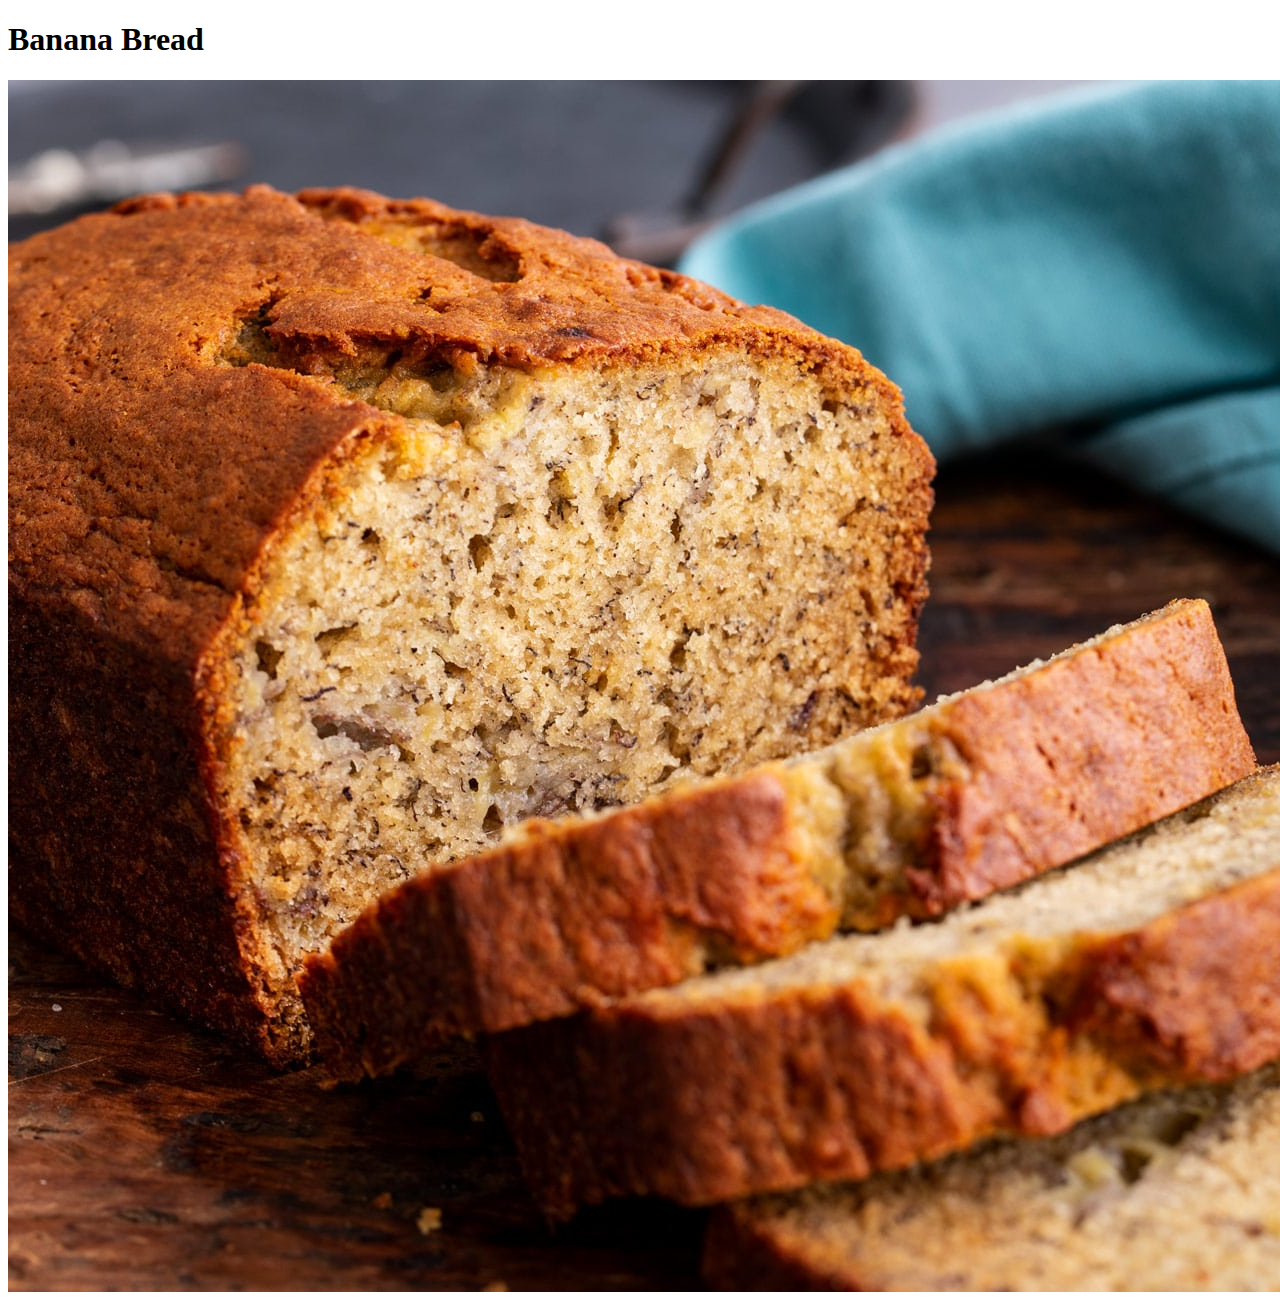
==== bananabread.html @ 76eb442b "git@github.com:scottbustos/odin-recipes.git" ====
<!DOCTYPE html>
<html lang="en">
<head>
    <meta charset="UTF-8">
    <meta http-equiv="X-UA-Compatible" content="IE=edge">
    <meta name="viewport" content="width=device-width, initial-scale=1.0">
    <title>Document</title>
</head>
<body>
    <h1>Banana Bread</h1>
    <img src="images/bananabread.jpg" alt="beautifully prepared banana bread"
    
</body>
</html>
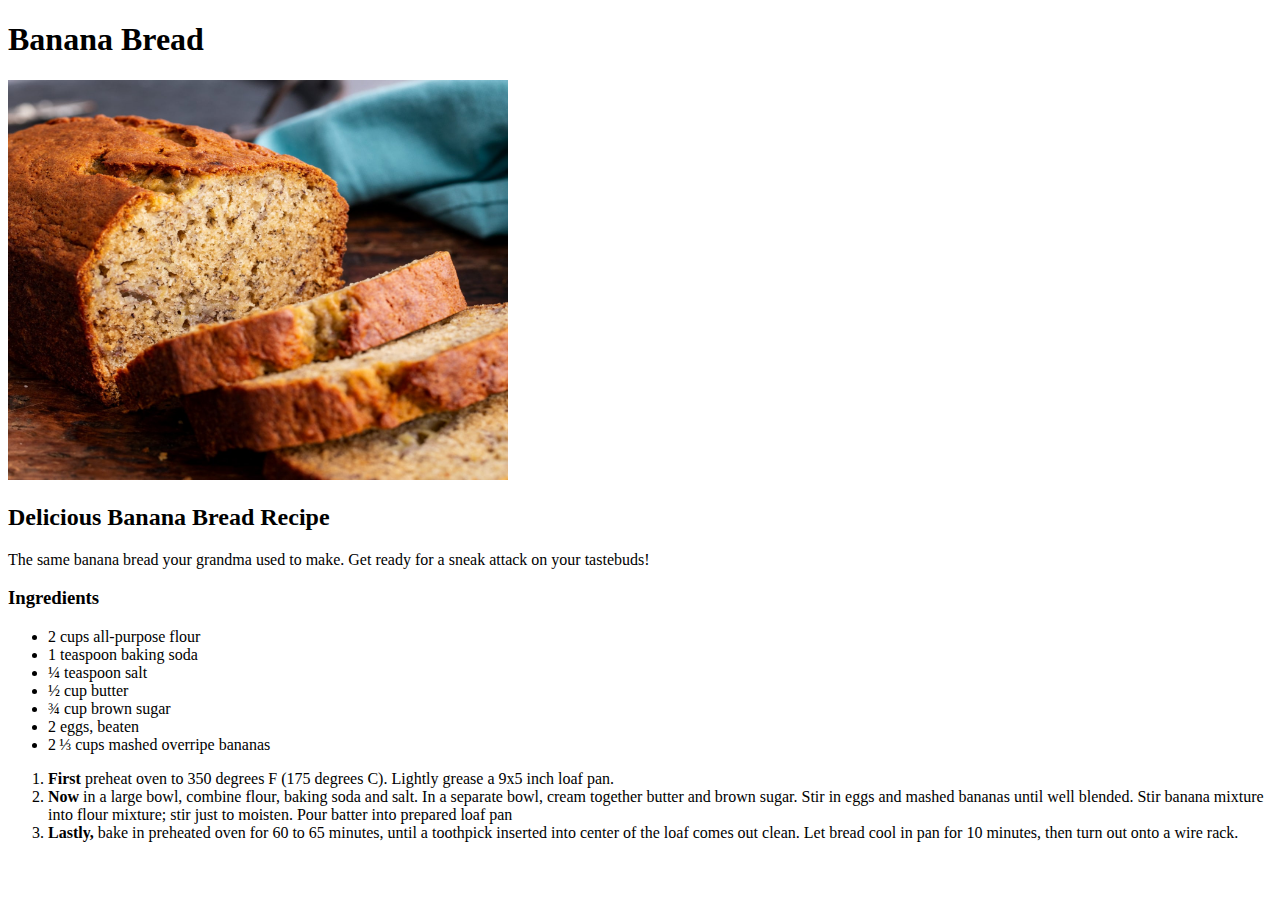
==== commit 0f2e4805: "git@github.com:scottbustos/odin-recipes.git" ====
--- a/bananabread.html
+++ b/bananabread.html
@@ -4,11 +4,31 @@
     <meta charset="UTF-8">
     <meta http-equiv="X-UA-Compatible" content="IE=edge">
     <meta name="viewport" content="width=device-width, initial-scale=1.0">
-    <title>Document</title>
+    <title>Grandma's Banana Bread</title>
 </head>
 <body>
     <h1>Banana Bread</h1>
+
     <img src="images/bananabread.jpg" alt="beautifully prepared banana bread"
-    
+    width="500" height="400">
+
+    <h2><strong>Delicious Banana Bread Recipe</strong></h2>
+    <p>The same banana bread your grandma used to make. Get ready for a sneak attack on your tastebuds! </p>
+    <h3>Ingredients</h3>
+
+    <ul>
+        <li>2 cups all-purpose flour</li>
+        <li>1 teaspoon baking soda</li>
+        <li>¼ teaspoon salt</li>
+        <li>½ cup butter</li>
+        <li>¾ cup brown sugar</li>
+        <li>2 eggs, beaten</li>
+        <li>2 ⅓ cups mashed overripe bananas</li>
+    </ul>
+    <ol>
+        <li><strong>First</strong> preheat oven to 350 degrees F (175 degrees C). Lightly grease a 9x5 inch loaf pan.</li>
+        <li><strong>Now </strong>in a large bowl, combine flour, baking soda and salt. In a separate bowl, cream together butter and brown sugar. Stir in eggs and mashed bananas until well blended. Stir banana mixture into flour mixture; stir just to moisten. Pour batter into prepared loaf pan</li>
+        <li><strong>Lastly, </strong>bake in preheated oven for 60 to 65 minutes, until a toothpick inserted into center of the loaf comes out clean. Let bread cool in pan for 10 minutes, then turn out onto a wire rack.</li>
+    </ol>
 </body>
 </html>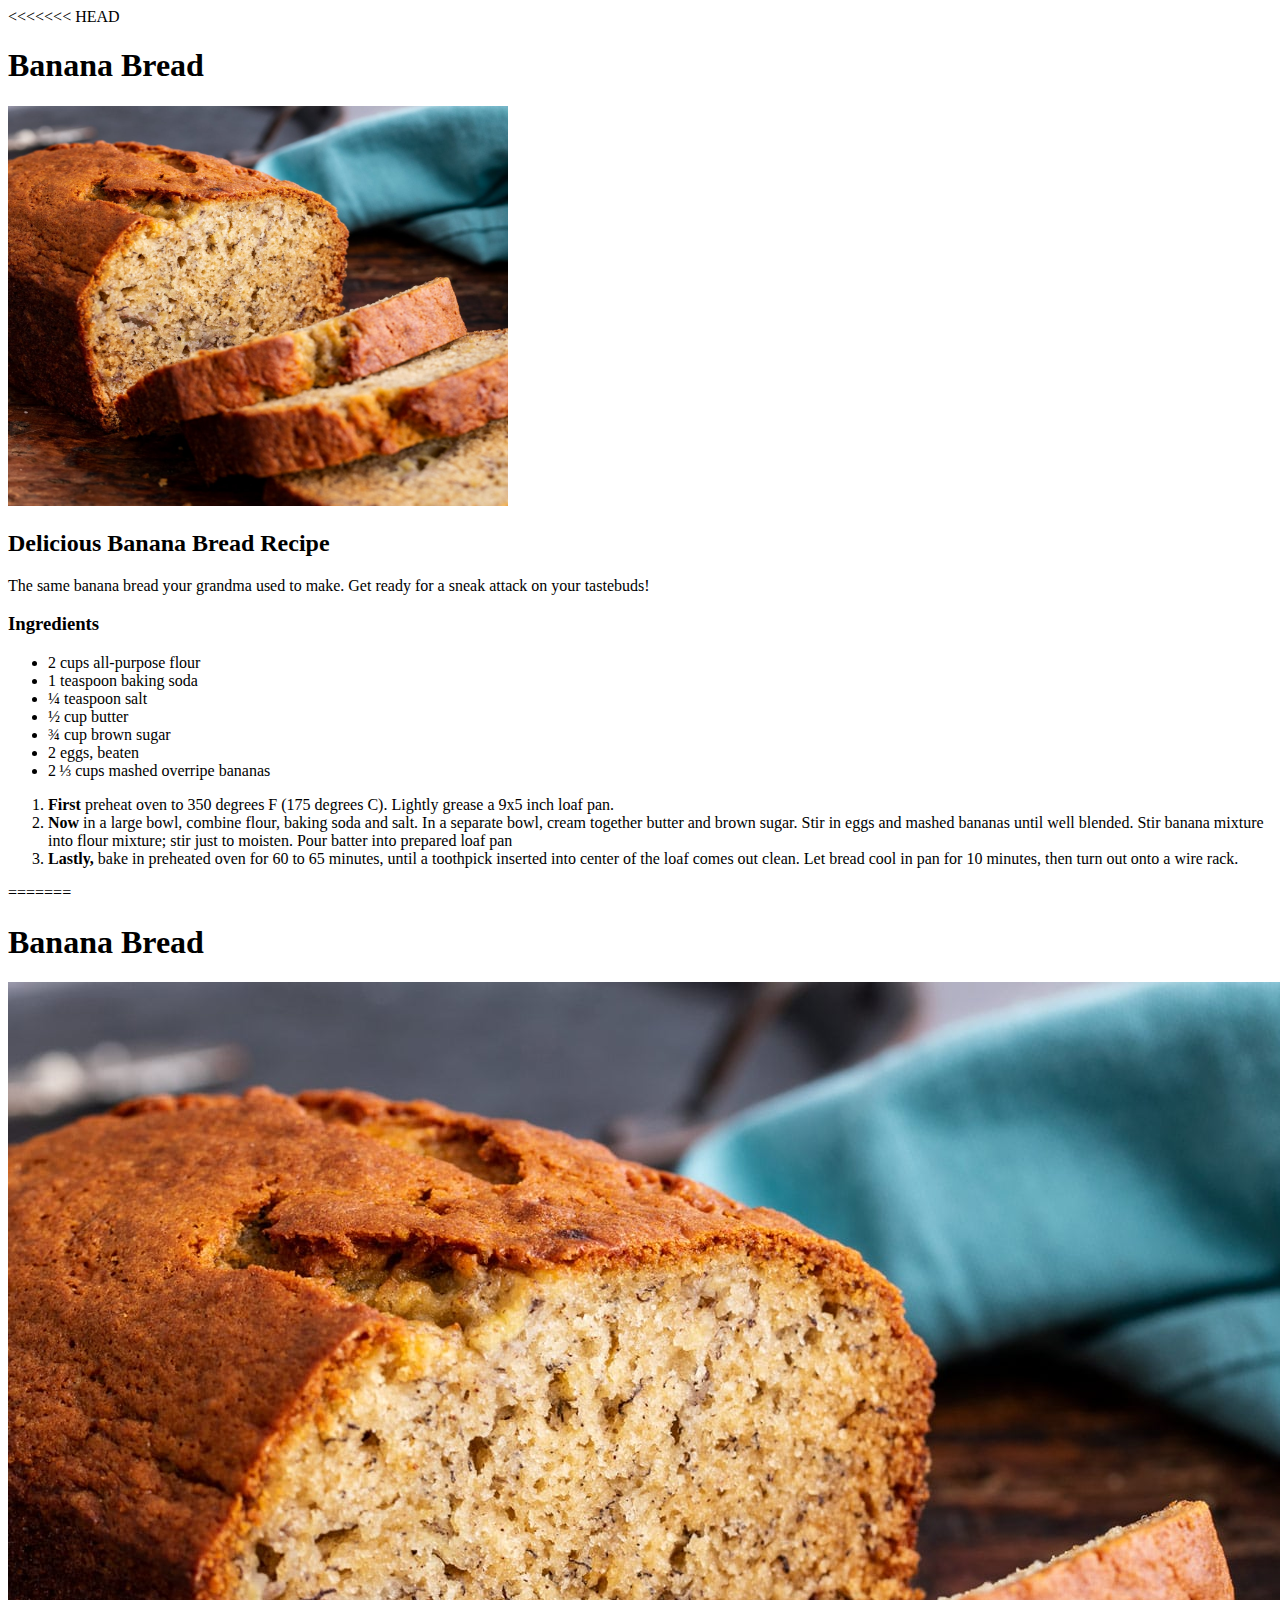
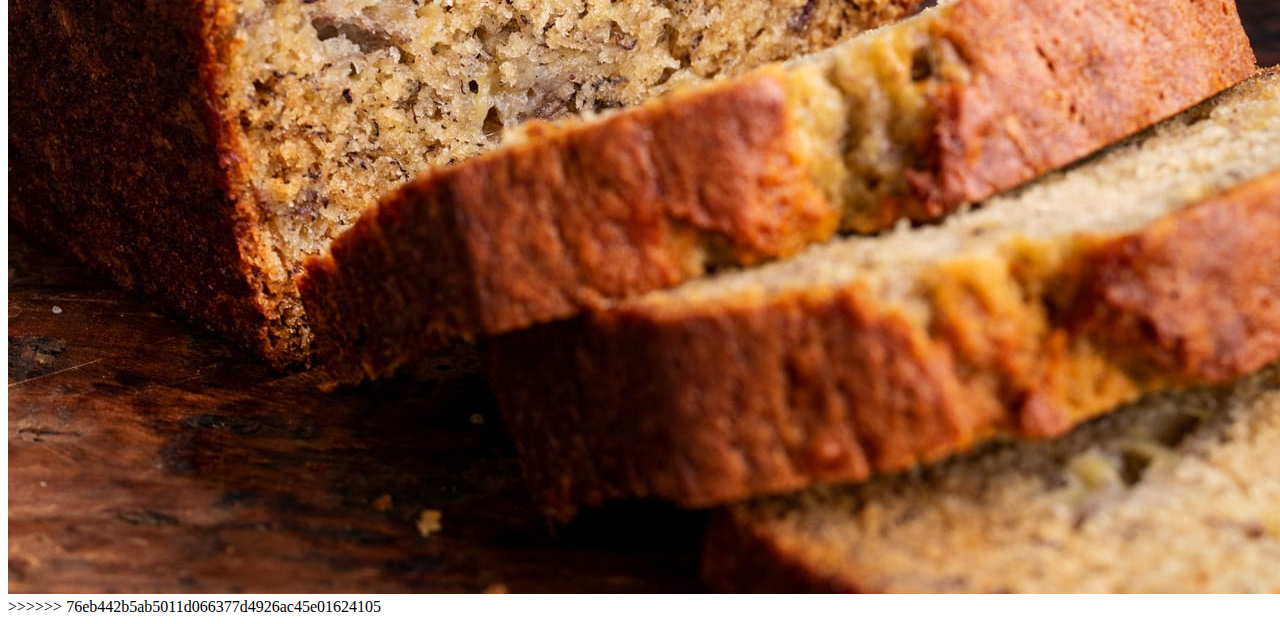
==== commit e39a4c14: "Added links to the index.html file that included photos, ingredients, and a description. Merge branc" ====
--- a/bananabread.html
+++ b/bananabread.html
@@ -4,6 +4,7 @@
     <meta charset="UTF-8">
     <meta http-equiv="X-UA-Compatible" content="IE=edge">
     <meta name="viewport" content="width=device-width, initial-scale=1.0">
+<<<<<<< HEAD
     <title>Grandma's Banana Bread</title>
 </head>
 <body>
@@ -30,5 +31,13 @@
         <li><strong>Now </strong>in a large bowl, combine flour, baking soda and salt. In a separate bowl, cream together butter and brown sugar. Stir in eggs and mashed bananas until well blended. Stir banana mixture into flour mixture; stir just to moisten. Pour batter into prepared loaf pan</li>
         <li><strong>Lastly, </strong>bake in preheated oven for 60 to 65 minutes, until a toothpick inserted into center of the loaf comes out clean. Let bread cool in pan for 10 minutes, then turn out onto a wire rack.</li>
     </ol>
+=======
+    <title>Document</title>
+</head>
+<body>
+    <h1>Banana Bread</h1>
+    <img src="images/bananabread.jpg" alt="beautifully prepared banana bread"
+    
+>>>>>>> 76eb442b5ab5011d066377d4926ac45e01624105
 </body>
 </html>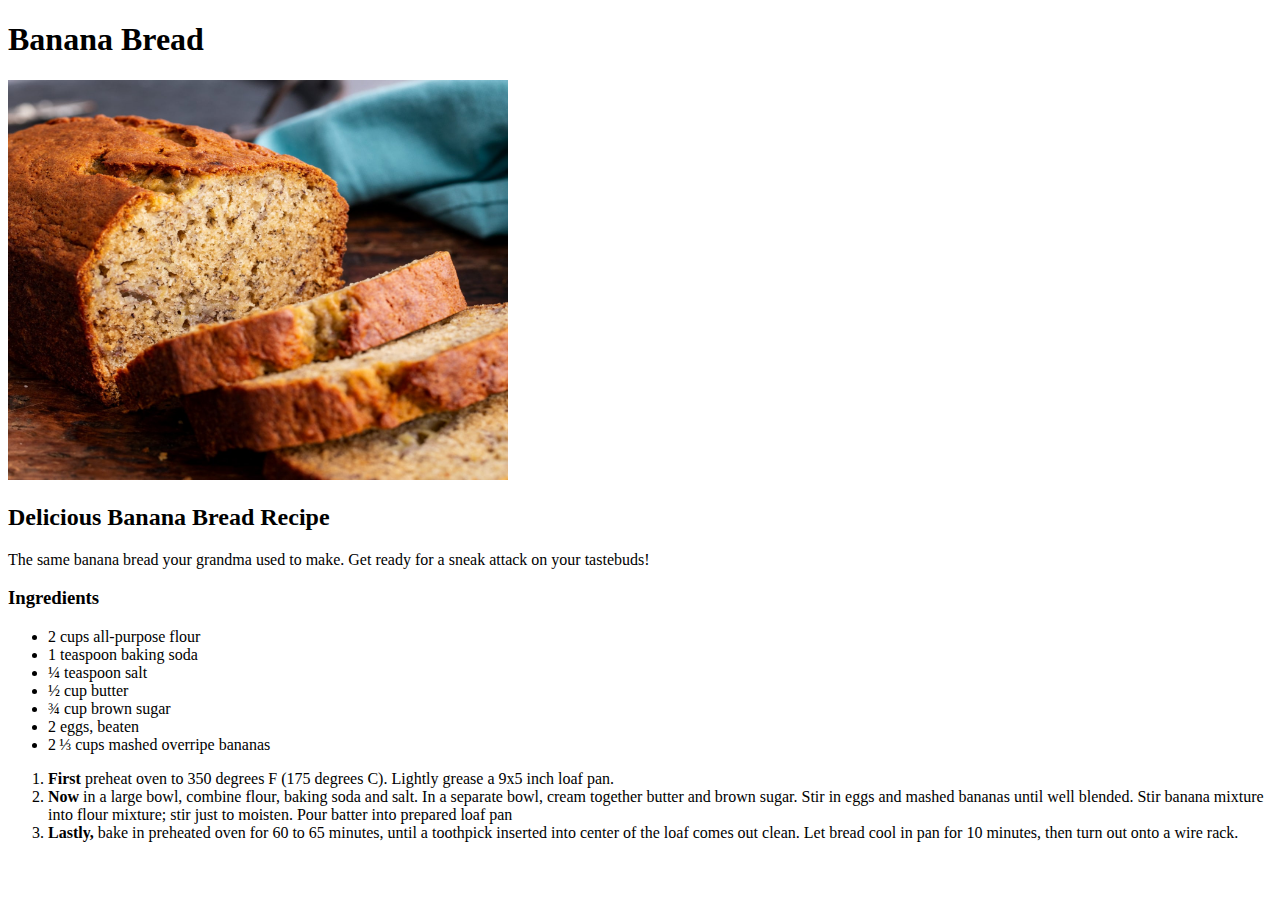
==== commit d7da97be: "I added a recipe for buttermilk biscuits. This included the same list as the bananabread.html." ====
--- a/bananabread.html
+++ b/bananabread.html
@@ -4,7 +4,6 @@
     <meta charset="UTF-8">
     <meta http-equiv="X-UA-Compatible" content="IE=edge">
     <meta name="viewport" content="width=device-width, initial-scale=1.0">
-<<<<<<< HEAD
     <title>Grandma's Banana Bread</title>
 </head>
 <body>
@@ -31,13 +30,5 @@
         <li><strong>Now </strong>in a large bowl, combine flour, baking soda and salt. In a separate bowl, cream together butter and brown sugar. Stir in eggs and mashed bananas until well blended. Stir banana mixture into flour mixture; stir just to moisten. Pour batter into prepared loaf pan</li>
         <li><strong>Lastly, </strong>bake in preheated oven for 60 to 65 minutes, until a toothpick inserted into center of the loaf comes out clean. Let bread cool in pan for 10 minutes, then turn out onto a wire rack.</li>
     </ol>
-=======
-    <title>Document</title>
-</head>
-<body>
-    <h1>Banana Bread</h1>
-    <img src="images/bananabread.jpg" alt="beautifully prepared banana bread"
-    
->>>>>>> 76eb442b5ab5011d066377d4926ac45e01624105
 </body>
 </html>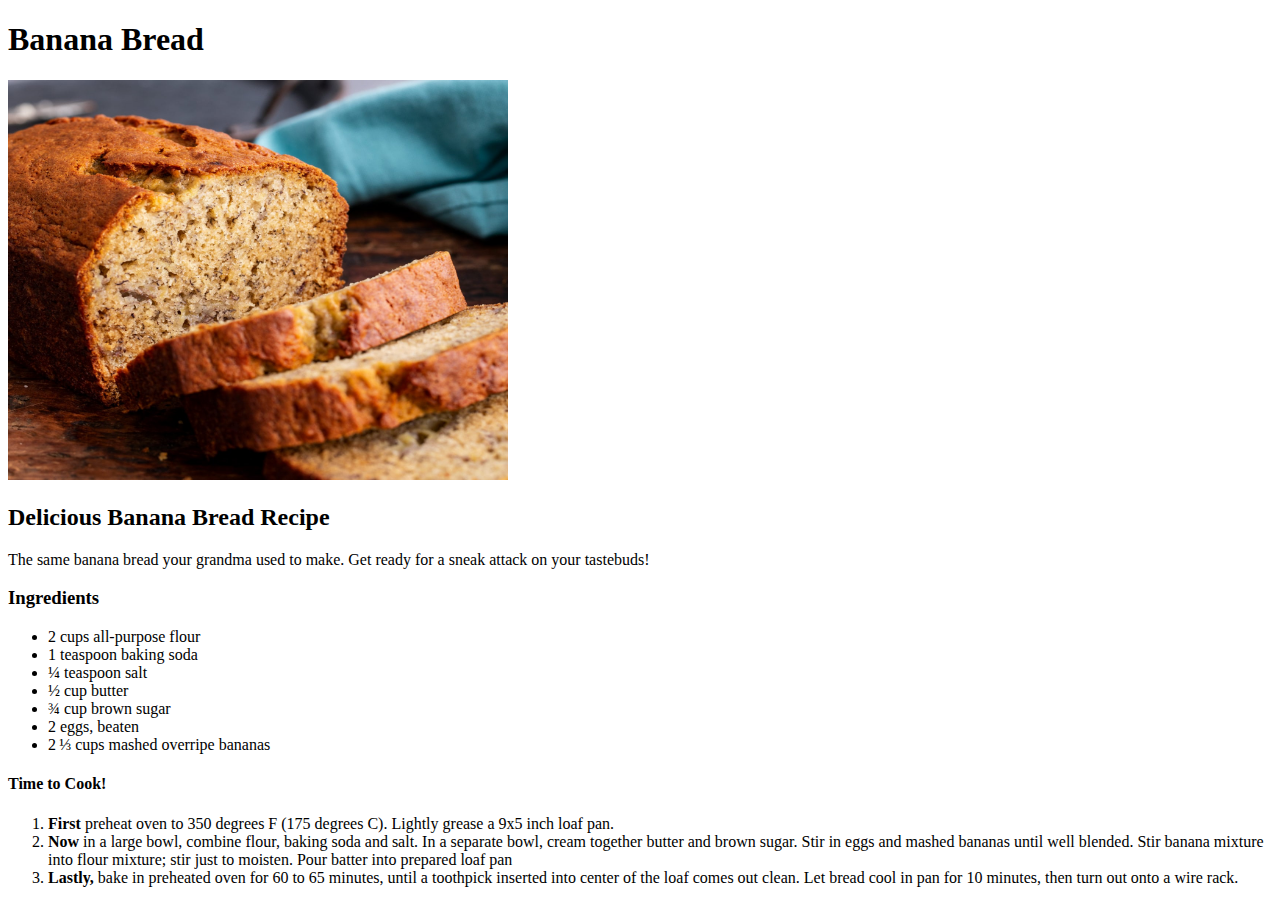
==== commit ef017f60: "Added another recipe into my index.html file as a link. I also added another header between ingredie" ====
--- a/bananabread.html
+++ b/bananabread.html
@@ -25,6 +25,7 @@
         <li>2 eggs, beaten</li>
         <li>2 ⅓ cups mashed overripe bananas</li>
     </ul>
+    <h4>Time to Cook!</h4>
     <ol>
         <li><strong>First</strong> preheat oven to 350 degrees F (175 degrees C). Lightly grease a 9x5 inch loaf pan.</li>
         <li><strong>Now </strong>in a large bowl, combine flour, baking soda and salt. In a separate bowl, cream together butter and brown sugar. Stir in eggs and mashed bananas until well blended. Stir banana mixture into flour mixture; stir just to moisten. Pour batter into prepared loaf pan</li>
